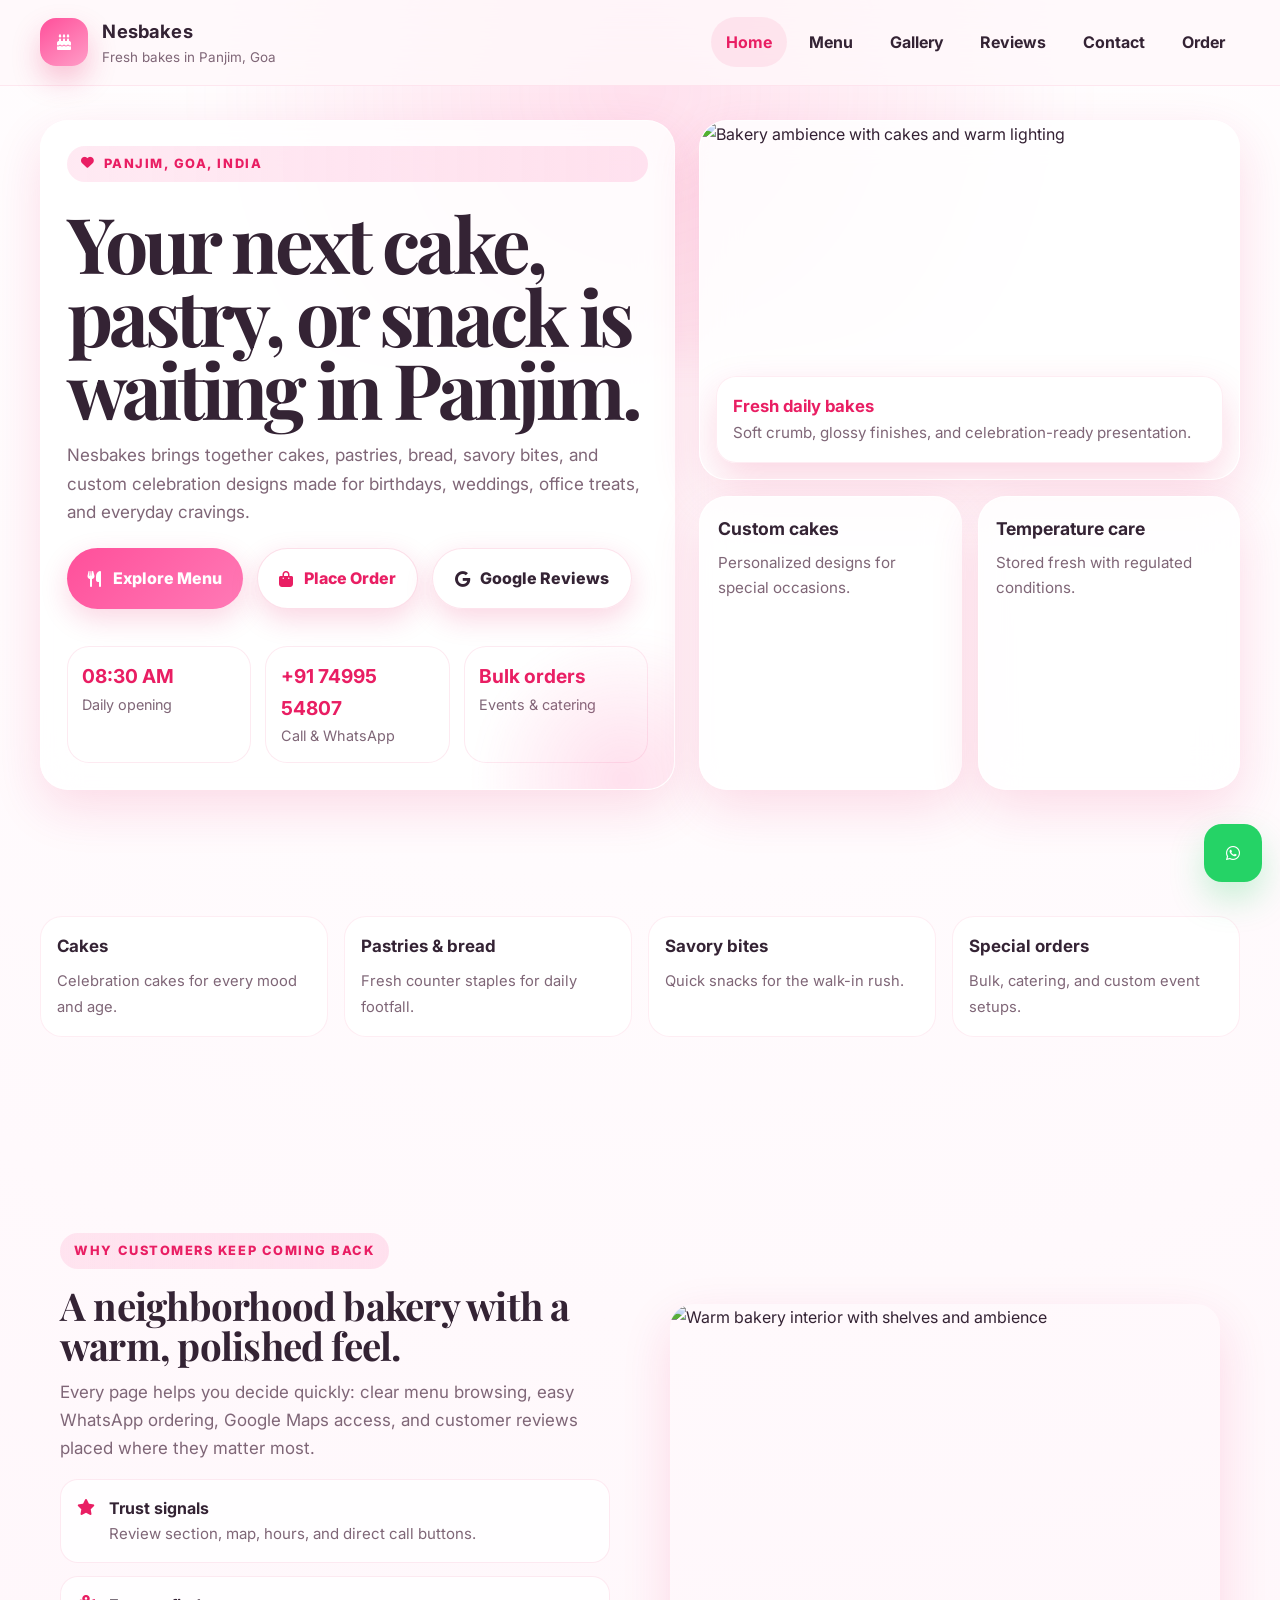
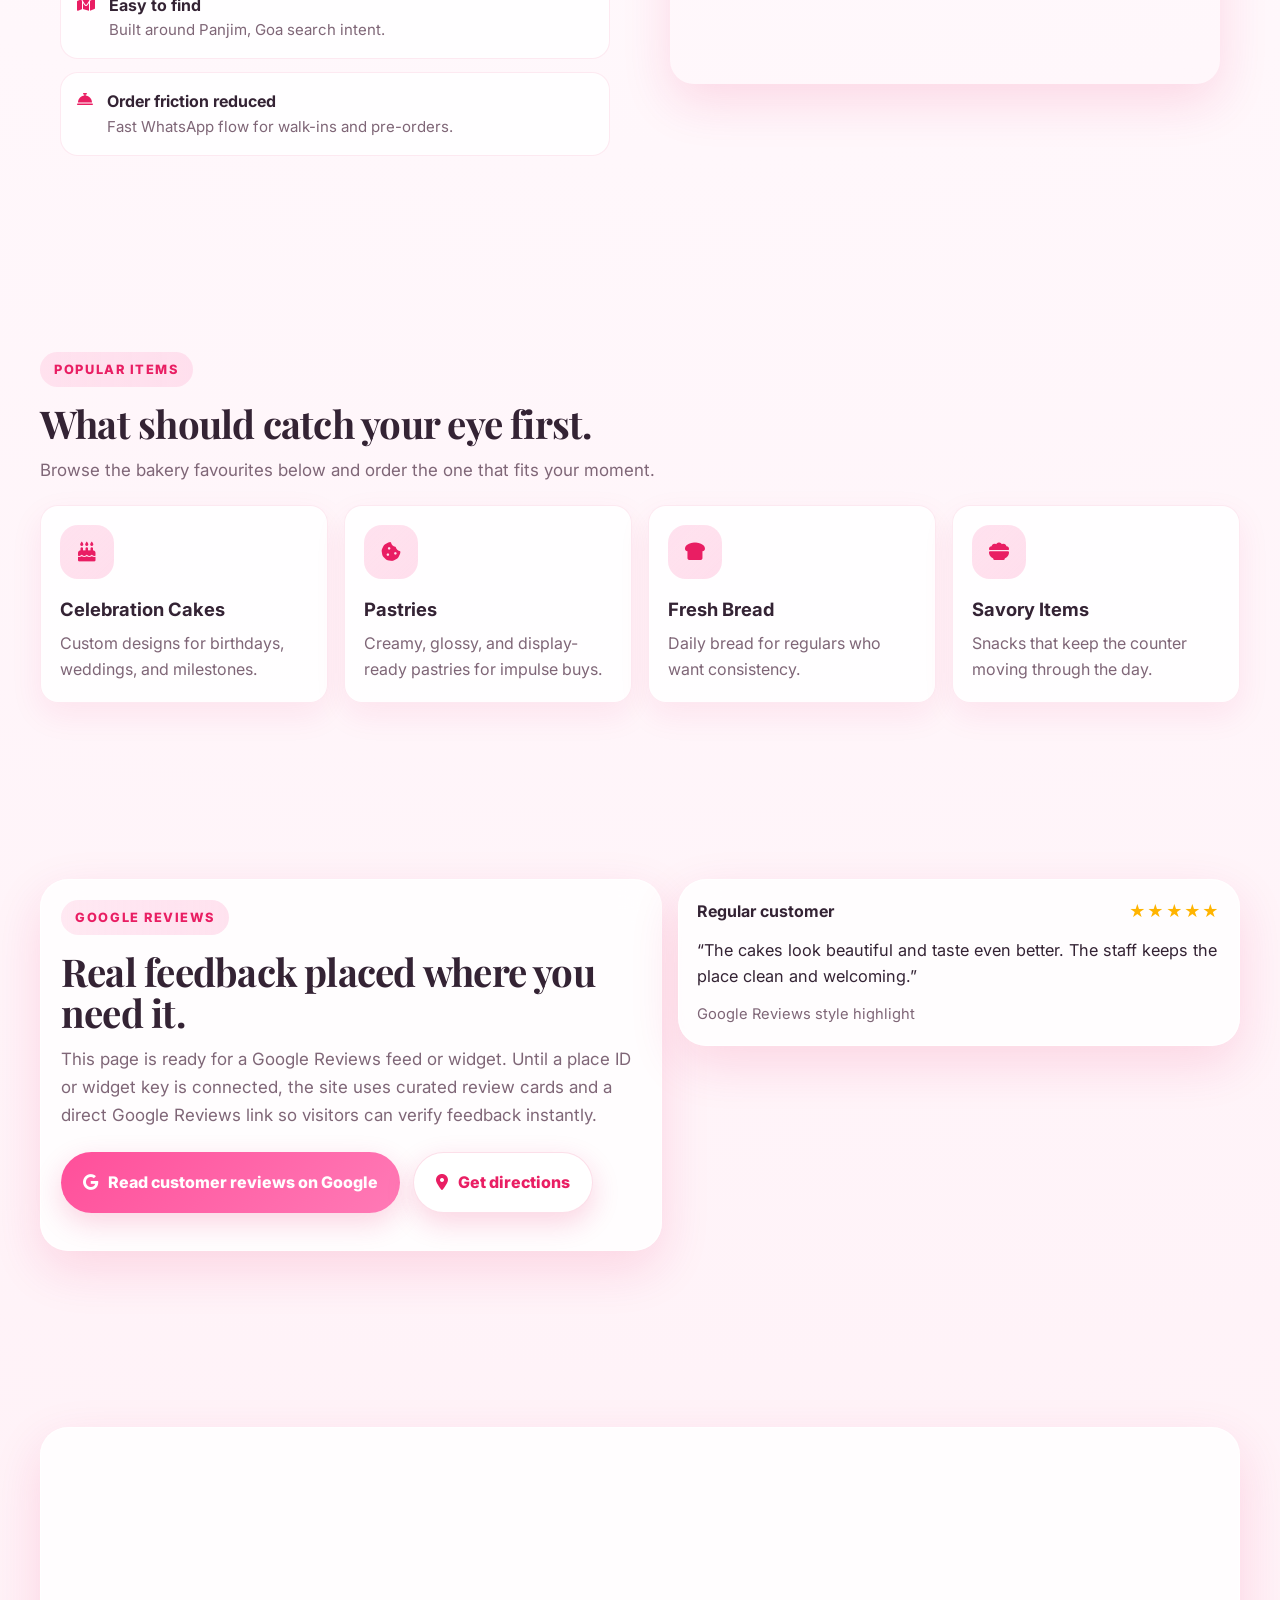
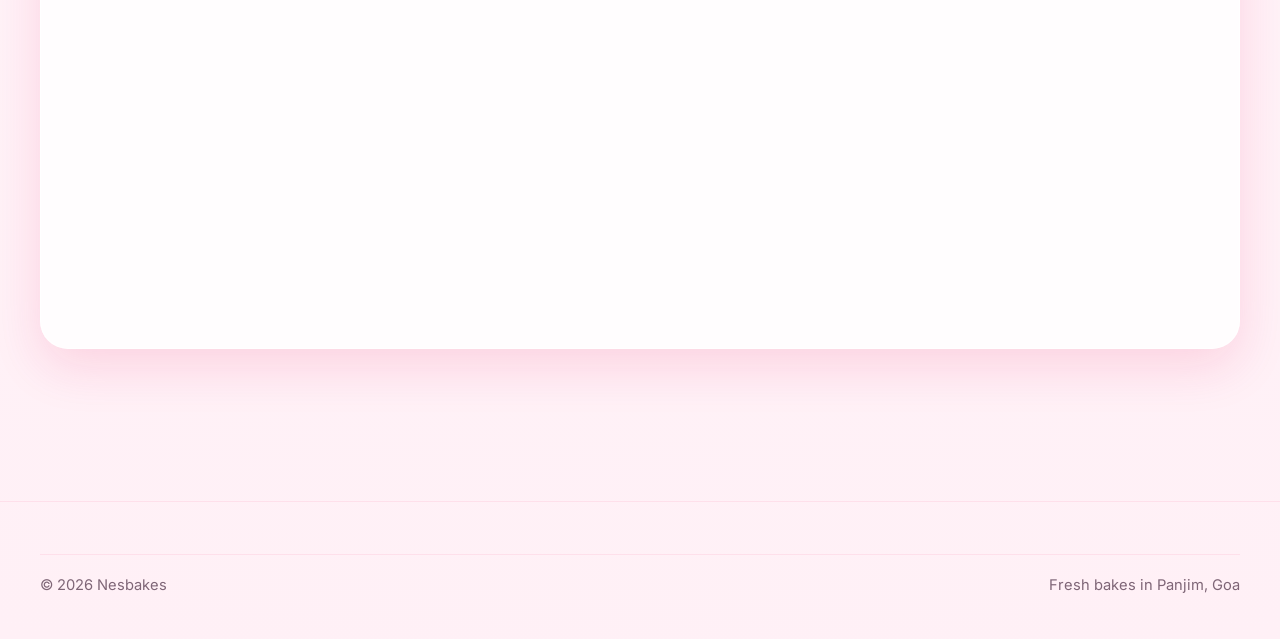
==== index.html @ 7342189b "Add files via upload" ====
<!DOCTYPE html>
<html lang="en">
<head>
  <meta charset="UTF-8">
  <meta name="viewport" content="width=device-width, initial-scale=1">
  <title>Nesbakes | Bakery in Panjim, Goa</title>
  <meta name="description" content="Nesbakes in Panjim, Goa, India serves cakes, pastries, bread, savory items and custom celebration designs. Visit for fresh bakes, bulk orders and special events.">
  <link rel="preconnect" href="https://fonts.googleapis.com">
  <link rel="preconnect" href="https://fonts.gstatic.com" crossorigin>
  <link href="https://fonts.googleapis.com/css2?family=Inter:wght@400;500;700;800;900&family=Playfair+Display:wght@600;700;800&display=swap" rel="stylesheet">
  <link rel="stylesheet" href="https://cdnjs.cloudflare.com/ajax/libs/font-awesome/6.5.0/css/all.min.css">
  <link rel="stylesheet" href="styles.css">

  <script type="application/ld+json">
  {
    "@context": "https://schema.org",
    "@type": "Bakery",
    "name": "Nesbakes",
    "address": {
      "@type": "PostalAddress",
      "addressLocality": "Panjim",
      "addressRegion": "Goa",
      "addressCountry": "IN"
    },
    "telephone": "+91 74995 54807",
    "servesCuisine": ["Bakery", "Desserts", "Pastries"],
    "openingHours": "Mo-Su 08:30-20:30"
  }
  </script>
</head>
<body>
<div class="bg-glow"></div>
<header class="header">
  <div class="container header-inner">
    <a class="brand" href="index.html">
      <div class="brand-mark"><i class="fa-solid fa-cake-candles"></i></div>
      <div class="brand-text"><strong>Nesbakes</strong><span>Fresh bakes in Panjim, Goa</span></div>
    </a>
    <button class="menu-toggle" aria-label="Open menu"><span></span></button>
    <nav class="nav" aria-label="Primary"><a class="active" href="index.html">Home</a><a class="" href="menu.html">Menu</a><a class="" href="gallery.html">Gallery</a><a class="" href="reviews.html">Reviews</a><a class="" href="contact.html">Contact</a><a class="" href="order.html">Order</a></nav>
  </div>
  <div class="mobile-panel container"><a class="active" href="index.html">Home</a><a class="" href="menu.html">Menu</a><a class="" href="gallery.html">Gallery</a><a class="" href="reviews.html">Reviews</a><a class="" href="contact.html">Contact</a><a class="" href="order.html">Order</a></div>
</header>

<main>
  <section class="hero">
    <div class="container hero-grid">
      <div class="hero-copy soft-card reveal">
        <span class="section-kicker"><i class="fa-solid fa-heart"></i> Panjim, Goa, India</span>
        <h1>Your next cake, pastry, or snack is waiting in Panjim.</h1>
        <p>Nesbakes brings together cakes, pastries, bread, savory bites, and custom celebration designs made for birthdays, weddings, office treats, and everyday cravings.</p>
        <div class="hero-cta">
          <a class="btn btn-primary" href="menu.html"><i class="fa-solid fa-utensils"></i> Explore Menu</a>
          <a class="btn btn-secondary" href="order.html"><i class="fa-solid fa-bag-shopping"></i> Place Order</a>
          <a class="btn btn-ghost" href="https://www.google.com/search?q=Nesbakes+Panjim+Goa+reviews" target="_blank" rel="noopener"><i class="fa-brands fa-google"></i> Google Reviews</a>
        </div>
        <div class="hero-highlights">
          <div class="hero-mini"><strong>08:30 AM</strong><span>Daily opening</span></div>
          <div class="hero-mini"><strong>+91 74995 54807</strong><span>Call & WhatsApp</span></div>
          <div class="hero-mini"><strong>Bulk orders</strong><span>Events & catering</span></div>
        </div>
      </div>
      <div class="hero-media">
        <div class="hero-photo soft-card reveal">
          <img src="https://images.unsplash.com/photo-1486427944299-d1955d23e34d?auto=format&fit=crop&w=1200&q=80" alt="Bakery ambience with cakes and warm lighting">
          <div class="hero-overlay"><strong>Fresh daily bakes</strong><p>Soft crumb, glossy finishes, and celebration-ready presentation.</p></div>
        </div>
        <div class="hero-side">
          <div class="soft-card reveal"><h3>Custom cakes</h3><p>Personalized designs for special occasions.</p></div>
          <div class="soft-card reveal"><h3>Temperature care</h3><p>Stored fresh with regulated conditions.</p></div>
        </div>
      </div>
    </div>
  </section>
  <section class="section">
    <div class="container">
      <div class="feature-strip reveal">
        <div class="feature"><strong>Cakes</strong><span>Celebration cakes for every mood and age.</span></div>
        <div class="feature"><strong>Pastries & bread</strong><span>Fresh counter staples for daily footfall.</span></div>
        <div class="feature"><strong>Savory bites</strong><span>Quick snacks for the walk-in rush.</span></div>
        <div class="feature"><strong>Special orders</strong><span>Bulk, catering, and custom event setups.</span></div>
      </div>
    </div>
  </section>
  <section class="section">
    <div class="container split">
      <div class="panel reveal">
        <span class="section-kicker">Why customers keep coming back</span>
        <h2 class="section-title">A neighborhood bakery with a warm, polished feel.</h2>
        <p class="section-lead">Every page helps you decide quickly: clear menu browsing, easy WhatsApp ordering, Google Maps access, and customer reviews placed where they matter most.</p>
        <div class="list">
          <div class="list-item"><i class="fa-solid fa-star"></i><div><strong>Trust signals</strong><span>Review section, map, hours, and direct call buttons.</span></div></div>
          <div class="list-item"><i class="fa-solid fa-map-location-dot"></i><div><strong>Easy to find</strong><span>Built around Panjim, Goa search intent.</span></div></div>
          <div class="list-item"><i class="fa-solid fa-bell-concierge"></i><div><strong>Order friction reduced</strong><span>Fast WhatsApp flow for walk-ins and pre-orders.</span></div></div>
        </div>
      </div>
      <div class="panel reveal">
        <img src="https://images.unsplash.com/photo-1499636136210-6f4ee915583e?auto=format&fit=crop&w=1200&q=80" alt="Warm bakery interior with shelves and ambience">
      </div>
    </div>
  </section>
  <section class="section">
    <div class="container">
      <div class="section-kicker">Popular items</div>
      <h2 class="section-title">What should catch your eye first.</h2>
      <p class="section-lead">Browse the bakery favourites below and order the one that fits your moment.</p>
      <div class="grid-4" style="margin-top:1.2rem">
        <article class="card reveal"><div class="icon-box"><i class="fa-solid fa-cake-candles"></i></div><h3>Celebration Cakes</h3><p>Custom designs for birthdays, weddings, and milestones.</p></article>
        <article class="card reveal"><div class="icon-box"><i class="fa-solid fa-cookie-bite"></i></div><h3>Pastries</h3><p>Creamy, glossy, and display-ready pastries for impulse buys.</p></article>
        <article class="card reveal"><div class="icon-box"><i class="fa-solid fa-bread-slice"></i></div><h3>Fresh Bread</h3><p>Daily bread for regulars who want consistency.</p></article>
        <article class="card reveal"><div class="icon-box"><i class="fa-solid fa-bowl-food"></i></div><h3>Savory Items</h3><p>Snacks that keep the counter moving through the day.</p></article>
      </div>
    </div>
  </section>
  <section class="section">
    <div class="container reviews-wrap">
      <div class="soft-card panel reveal">
        <span class="section-kicker">Google reviews</span>
        <h2 class="section-title">Real feedback placed where you need it.</h2>
        <p class="section-lead">This page is ready for a Google Reviews feed or widget. Until a place ID or widget key is connected, the site uses curated review cards and a direct Google Reviews link so visitors can verify feedback instantly.</p>
        <div class="hero-cta">
          <a class="btn btn-primary" href="https://www.google.com/search?q=Nesbakes+Panjim+Goa+reviews" target="_blank" rel="noopener"><i class="fa-brands fa-google"></i> Read customer reviews on Google</a>
          <a class="btn btn-secondary" href="contact.html"><i class="fa-solid fa-location-dot"></i> Get directions</a>
        </div>
      </div>
      <div class="review-slider">
        <article class="review soft-card reveal" data-slide><div class="review-head"><strong>Regular customer</strong><span class="stars">★★★★★</span></div><p class="quote">“The cakes look beautiful and taste even better. The staff keeps the place clean and welcoming.”</p><div class="review-meta">Google Reviews style highlight</div></article>
        <article class="review soft-card reveal" data-slide><div class="review-head"><strong>Birthday order</strong><span class="stars">★★★★★</span></div><p class="quote">“Custom design matched the reference perfectly, and the pickup was smooth.”</p><div class="review-meta">Google Reviews style highlight</div></article>
        <article class="review soft-card reveal" data-slide><div class="review-head"><strong>Walk-in visitor</strong><span class="stars">★★★★★</span></div><p class="quote">“Great ambience, fresh display, and a friendly spot for quick sweet cravings.”</p><div class="review-meta">Google Reviews style highlight</div></article>
      </div>
    </div>
  </section>
  <section class="section">
    <div class="container map-card soft-card reveal">
      <iframe loading="lazy" title="Google Map of Nesbakes" src="https://www.google.com/maps?q=Nesbakes%20Panjim%20Goa&output=embed"></iframe>
    </div>
  </section>
</main>

<footer class="footer">
  <div class="container subfooter">
    <span>© <span data-year></span> Nesbakes</span>
    <span>Fresh bakes in Panjim, Goa</span>
  </div>
</footer>
<a class="floating-whatsapp" href="https://wa.me/917499554807" target="_blank" rel="noopener" aria-label="WhatsApp"><i class="fa-brands fa-whatsapp"></i></a>
<script src="main.js"></script>
</body>
</html>
---- styles.css ----
:root {
  --pink-1: #ffd6e8;
  --pink-2: #ffb3d1;
  --pink-3: #ff7fb2;
  --pink-4: #ff4f9a;
  --rose: #e91e63;
  --bg: #fff8fb;
  --card: rgba(255,255,255,.82);
  --text: #342334;
  --muted: #7f6677;
  --line: rgba(233,30,99,.12);
  --shadow: 0 18px 50px rgba(233,30,99,.14);
  --radius: 28px;
  --radius-sm: 18px;
  --max: 1200px;
}
*{box-sizing:border-box;margin:0;padding:0}
html{scroll-behavior:smooth}
body{font-family:Inter,system-ui,-apple-system,BlinkMacSystemFont,'Segoe UI',sans-serif;background:radial-gradient(circle at top, #fff 0%, #fff7fb 45%, #fff0f6 100%);color:var(--text);line-height:1.65;overflow-x:hidden}
a{color:inherit;text-decoration:none}
img{max-width:100%;display:block}
button,input,textarea,select{font:inherit}
::selection{background:var(--pink-3);color:#fff}
.bg-glow{position:fixed;inset:-20vh -10vw auto; height:60vh; pointer-events:none; background:radial-gradient(circle, rgba(255,79,154,.18), transparent 55%); filter:blur(20px); z-index:-1}
.container{width:min(calc(100% - 2rem), var(--max));margin-inline:auto}
.section{padding:88px 0;position:relative}
.section-title{font-family:'Playfair Display', Georgia, serif;font-size:clamp(2rem, 3vw, 3.4rem);line-height:1.05;margin-bottom:14px;letter-spacing:-.02em}
.section-kicker{display:inline-flex;align-items:center;gap:.5rem;padding:.45rem .9rem;border-radius:999px;background:linear-gradient(90deg, rgba(255,79,154,.12), rgba(255,214,232,.7));color:var(--rose);font-weight:800;font-size:.8rem;letter-spacing:.12em;text-transform:uppercase;margin-bottom:16px}
.section-lead{max-width:700px;color:var(--muted);font-size:1.06rem}
.soft-card{background:var(--card);backdrop-filter:blur(18px);border:1px solid rgba(255,255,255,.75);box-shadow:var(--shadow);border-radius:var(--radius)}
.btn{display:inline-flex;align-items:center;justify-content:center;gap:.65rem;padding:1rem 1.35rem;border:0;border-radius:999px;font-weight:800;cursor:pointer;transition:.28s ease;box-shadow:0 10px 28px rgba(233,30,99,.18)}
.btn:hover{transform:translateY(-3px);box-shadow:0 16px 35px rgba(233,30,99,.24)}
.btn-primary{background:linear-gradient(135deg,var(--pink-4),#ff7ab6);color:#fff}
.btn-secondary{background:#fff;color:var(--rose);border:1px solid rgba(233,30,99,.14)}
.btn-ghost{background:rgba(255,255,255,.72);color:var(--text);border:1px solid rgba(233,30,99,.12)}
.header{position:sticky;top:0;z-index:1000;backdrop-filter:blur(20px);background:rgba(255,248,251,.82);border-bottom:1px solid rgba(233,30,99,.08)}
.header-inner{display:flex;align-items:center;justify-content:space-between;gap:1rem;padding:1rem 0}
.brand{display:flex;align-items:center;gap:.9rem;min-width:0}
.brand-mark{width:48px;height:48px;border-radius:16px;background:linear-gradient(145deg,var(--pink-4),#ff9dc7);display:grid;place-items:center;color:#fff;box-shadow:0 14px 28px rgba(233,30,99,.25);flex:0 0 auto}
.brand-text strong{display:block;font-size:1.15rem;letter-spacing:.01em}
.brand-text span{display:block;font-size:.84rem;color:var(--muted);white-space:nowrap;overflow:hidden;text-overflow:ellipsis}
.nav{display:flex;align-items:center;gap:.4rem;flex-wrap:wrap;justify-content:flex-end}
.nav a{padding:.75rem .95rem;border-radius:999px;color:var(--text);font-weight:700;transition:.25s ease}
.nav a:hover,.nav a.active{background:rgba(233,30,99,.08);color:var(--rose)}
.menu-toggle{display:none;background:rgba(255,255,255,.9);border:1px solid rgba(233,30,99,.08);width:48px;height:48px;border-radius:16px;align-items:center;justify-content:center;cursor:pointer}
.menu-toggle span{display:block;width:20px;height:2px;background:var(--rose);position:relative}
.menu-toggle span::before,.menu-toggle span::after{content:'';position:absolute;left:0;width:20px;height:2px;background:var(--rose)}
.menu-toggle span::before{top:-6px}
.menu-toggle span::after{top:6px}
.mobile-panel{display:none}
.hero{padding:34px 0 18px}
.hero-grid{display:grid;grid-template-columns:1.08fr .92fr;gap:1.5rem;align-items:stretch}
.hero-copy{padding:clamp(1.2rem,2vw,2.2rem);display:flex;flex-direction:column;justify-content:center;min-height:540px;overflow:hidden;position:relative}
.hero-copy::after{content:'';position:absolute;inset:auto -120px -160px auto;width:340px;height:340px;background:radial-gradient(circle, rgba(255,79,154,.18), transparent 62%);filter:blur(8px);transform:rotate(14deg)}
.hero h1{font-family:'Playfair Display', Georgia, serif;font-size:clamp(2.6rem, 6vw, 5.5rem);line-height:.95;letter-spacing:-.05em;max-width:12ch;margin:.55rem 0 1rem}
.hero p{max-width:62ch;color:var(--muted);font-size:1.07rem}
.hero-cta{display:flex;flex-wrap:wrap;gap:.85rem;margin:1.4rem 0 1.1rem}
.hero-highlights{display:grid;grid-template-columns:repeat(3,1fr);gap:.9rem;margin-top:1.2rem}
.hero-mini{padding:.9rem;border-radius:22px;background:rgba(255,255,255,.86);border:1px solid rgba(233,30,99,.09)}
.hero-mini strong{display:block;font-size:1.2rem;color:var(--rose)}
.hero-mini span{display:block;color:var(--muted);font-size:.9rem}
.hero-media{display:grid;grid-template-rows:1.1fr .9fr;gap:1rem}
.hero-photo{position:relative;overflow:hidden;min-height:300px}
.hero-photo img{width:100%;height:100%;object-fit:cover;filter:saturate(1.08) contrast(1.02)}
.hero-overlay{position:absolute;inset:auto 1rem 1rem 1rem;background:rgba(255,255,255,.9);border:1px solid rgba(233,30,99,.08);border-radius:20px;padding:1rem;box-shadow:0 16px 38px rgba(233,30,99,.18)}
.hero-overlay strong{display:block;font-size:1.05rem;color:var(--rose)}
.hero-overlay p{font-size:.95rem;margin:0;color:var(--muted)}
.hero-side{display:grid;grid-template-columns:1fr 1fr;gap:1rem}
.hero-side .soft-card{padding:1.1rem}
.hero-side h3{font-size:1.1rem;margin-bottom:.4rem}
.hero-side p{margin:0;font-size:.95rem}
.grid-3{display:grid;grid-template-columns:repeat(3,1fr);gap:1rem}
.grid-4{display:grid;grid-template-columns:repeat(4,1fr);gap:1rem}
.card{padding:1.2rem;border-radius:var(--radius-sm);background:rgba(255,255,255,.86);border:1px solid rgba(233,30,99,.09);box-shadow:0 12px 32px rgba(233,30,99,.08)}
.card h3{font-size:1.15rem;margin-bottom:.35rem}
.card p{color:var(--muted)}
.icon-box{width:54px;height:54px;border-radius:18px;display:grid;place-items:center;background:linear-gradient(135deg, rgba(255,79,154,.16), rgba(255,214,232,.8));color:var(--rose);margin-bottom:.95rem;font-size:1.25rem}
.feature-strip{display:grid;grid-template-columns:repeat(4,1fr);gap:1rem;margin-top:1.25rem}
.feature{padding:1rem 1rem 1.05rem;border-radius:22px;background:rgba(255,255,255,.9);border:1px solid rgba(233,30,99,.08)}
.feature strong{display:block;font-size:1.06rem;margin-bottom:.35rem}
.feature span{color:var(--muted);font-size:.92rem}
.split{display:grid;grid-template-columns:1fr 1fr;gap:1.25rem;align-items:center}
.panel{padding:1.25rem}
.panel img{border-radius:24px;box-shadow:var(--shadow);width:100%;height:100%;object-fit:cover;min-height:380px}
.list{display:grid;gap:.8rem;margin-top:1rem}
.list-item{display:flex;align-items:flex-start;gap:.85rem;padding:.95rem 1rem;background:rgba(255,255,255,.84);border-radius:18px;border:1px solid rgba(233,30,99,.09)}
.list-item i{color:var(--rose);margin-top:.2rem}
.list-item strong{display:block}
.list-item span{display:block;color:var(--muted);font-size:.94rem}
.tabs{display:flex;gap:.75rem;flex-wrap:wrap;margin:1.2rem 0 1.4rem}
.tab-btn{padding:.82rem 1.05rem;border-radius:999px;border:1px solid rgba(233,30,99,.12);background:rgba(255,255,255,.82);cursor:pointer;font-weight:800;color:var(--text);transition:.25s ease}
.tab-btn.active,.tab-btn:hover{background:linear-gradient(135deg,var(--pink-4),#ff7ab6);color:#fff;border-color:transparent}
.menu-grid{display:grid;grid-template-columns:repeat(3,1fr);gap:1rem}
.menu-card{overflow:hidden;display:flex;flex-direction:column}
.menu-card img{width:100%;height:210px;object-fit:cover;border-radius:22px 22px 0 0}
.menu-card .body{padding:1.05rem}
.price-row{display:flex;align-items:center;justify-content:space-between;margin-top:.9rem;padding-top:.9rem;border-top:1px solid rgba(233,30,99,.1)}
.price{font-weight:900;color:var(--rose);font-size:1.05rem}
.tag{display:inline-flex;align-items:center;padding:.32rem .65rem;border-radius:999px;background:rgba(233,30,99,.08);color:var(--rose);font-size:.8rem;font-weight:800}
.gallery{display:grid;grid-template-columns:repeat(12,1fr);gap:1rem}
.gallery figure{position:relative;overflow:hidden;border-radius:26px;min-height:220px;background:#fff;cursor:pointer;box-shadow:0 14px 36px rgba(233,30,99,.12)}
.gallery img{width:100%;height:100%;object-fit:cover;transition:.5s ease}
.gallery figure:hover img{transform:scale(1.05)}
.gallery figcaption{position:absolute;inset:auto 0 0 0;padding:1rem 1rem 1.05rem;background:linear-gradient(to top, rgba(19,8,15,.78), rgba(19,8,15,0));color:#fff;font-weight:800}
.g1{grid-column:span 5} .g2{grid-column:span 4} .g3{grid-column:span 3} .g4{grid-column:span 6} .g5{grid-column:span 6}
.reviews-wrap{display:grid;grid-template-columns:1.05fr .95fr;gap:1rem;align-items:start}
.review{padding:1.15rem;display:grid;gap:.75rem}
.review-head{display:flex;align-items:center;justify-content:space-between;gap:1rem}
.stars{color:#ffb400;letter-spacing:.08em}
.quote{font-size:1.02rem;color:var(--text)}
.review-meta{color:var(--muted);font-size:.92rem}
.review-slider{display:grid;gap:1rem}
.map-card{overflow:hidden}
.map-card iframe{width:100%;height:520px;border:0;display:block}
.contact-grid{display:grid;grid-template-columns:.9fr 1.1fr;gap:1rem;align-items:start}
.info-stack{display:grid;gap:1rem}
.info-box{padding:1.1rem;border-radius:24px;background:rgba(255,255,255,.9);border:1px solid rgba(233,30,99,.09)}
.info-line{display:flex;gap:.8rem;align-items:flex-start;margin-top:.85rem}
.info-line i{color:var(--rose);margin-top:.2rem}
.info-line strong{display:block}
.form{padding:1.15rem}
.field-grid{display:grid;grid-template-columns:1fr 1fr;gap:1rem}
.field{display:grid;gap:.45rem}
.field label{font-weight:800;color:var(--text)}
.field input,.field textarea,.field select{width:100%;padding:.95rem 1rem;border-radius:16px;background:#fff;border:1px solid rgba(233,30,99,.12);outline:none;transition:.25s ease;box-shadow:inset 0 1px 0 rgba(255,255,255,.75)}
.field input:focus,.field textarea:focus,.field select:focus{border-color:rgba(233,30,99,.4);box-shadow:0 0 0 4px rgba(233,30,99,.08)}
.field textarea{min-height:150px;resize:vertical}
.form-actions{display:flex;gap:.8rem;flex-wrap:wrap;margin-top:1rem}
.small-note{color:var(--muted);font-size:.94rem;margin-top:.8rem}
.accordion{display:grid;gap:.85rem}
.acc-item{overflow:hidden;border-radius:22px;background:rgba(255,255,255,.88);border:1px solid rgba(233,30,99,.08)}
.acc-btn{width:100%;text-align:left;padding:1rem 1.1rem;border:0;background:transparent;font-weight:900;display:flex;align-items:center;justify-content:space-between;gap:1rem;cursor:pointer}
.acc-btn span{display:block} .acc-btn small{display:block;color:var(--muted);font-weight:600;margin-top:.2rem}
.acc-panel{max-height:0;overflow:hidden;transition:max-height .32s ease,padding .32s ease;padding:0 1.1rem}
.acc-item.open .acc-panel{padding:0 1.1rem 1rem;max-height:200px}
.acc-item.open .acc-btn i{transform:rotate(180deg)}
.acc-btn i{transition:.25s ease;color:var(--rose)}
.footer{padding:28px 0 42px;border-top:1px solid rgba(233,30,99,.08);margin-top:64px}
.footer-grid{display:grid;grid-template-columns:1.25fr .75fr .9fr .9fr;gap:1rem}
.footer h3{font-size:1.1rem;margin-bottom:.8rem}
.footer a,.footer p{color:var(--muted)}
.footer-links{display:grid;gap:.45rem}
.socials{display:flex;gap:.6rem;flex-wrap:wrap;margin-top:.8rem}
.socials a{width:42px;height:42px;border-radius:14px;display:grid;place-items:center;background:#fff;border:1px solid rgba(233,30,99,.09);box-shadow:0 10px 22px rgba(233,30,99,.08);color:var(--rose)}
.subfooter{margin-top:24px;padding-top:18px;border-top:1px solid rgba(233,30,99,.08);display:flex;justify-content:space-between;gap:1rem;flex-wrap:wrap;color:var(--muted);font-size:.92rem}
.reveal{opacity:0;transform:translateY(18px);transition:.7s ease}
.reveal.in-view{opacity:1;transform:none}
.floating-whatsapp{position:fixed;right:18px;bottom:18px;z-index:1200;width:58px;height:58px;border-radius:18px;display:grid;place-items:center;background:#25d366;color:#fff;box-shadow:0 16px 34px rgba(37,211,102,.26)}
.lightbox{position:fixed;inset:0;background:rgba(14,6,10,.88);display:none;align-items:center;justify-content:center;padding:1rem;z-index:1500}
.lightbox.active{display:flex}
.lightbox img{max-width:min(1100px,95vw);max-height:85vh;border-radius:22px;box-shadow:0 22px 60px rgba(0,0,0,.4)}
.lightbox button{position:absolute;top:18px;right:18px;width:46px;height:46px;border:0;border-radius:14px;background:#fff;cursor:pointer;font-size:1.2rem;color:var(--rose)}
@media (max-width: 1100px){
  .hero-grid,.split,.reviews-wrap,.contact-grid,.footer-grid{grid-template-columns:1fr}
  .hero-copy{min-height:auto}
  .hero-media{grid-template-columns:1fr 1fr;grid-template-rows:auto}
  .gallery{grid-template-columns:repeat(6,1fr)}
  .g1,.g2,.g3,.g4,.g5{grid-column:span 6}
  .menu-grid,.grid-3,.grid-4,.feature-strip{grid-template-columns:repeat(2,1fr)}
}
@media (max-width: 760px){
  .nav{display:none}
  .menu-toggle{display:inline-grid}
  .mobile-panel{display:none;position:absolute;left:1rem;right:1rem;top:78px;padding:1rem;border-radius:24px;background:rgba(255,255,255,.96);box-shadow:var(--shadow);border:1px solid rgba(233,30,99,.08)}
  .mobile-panel.open{display:block}
  .mobile-panel a{display:block;padding:.85rem 1rem;border-radius:16px;font-weight:800}
  .mobile-panel a:hover,.mobile-panel a.active{background:rgba(233,30,99,.08);color:var(--rose)}
  .hero-media,.hero-highlights,.field-grid,.menu-grid,.grid-3,.grid-4,.feature-strip{grid-template-columns:1fr}
  .section{padding:70px 0}
  .hero{padding-top:18px}
  .hero-copy{padding:1rem}
  .hero h1{font-size:clamp(2.2rem, 13vw, 4rem)}
  .map-card iframe{height:380px}
}
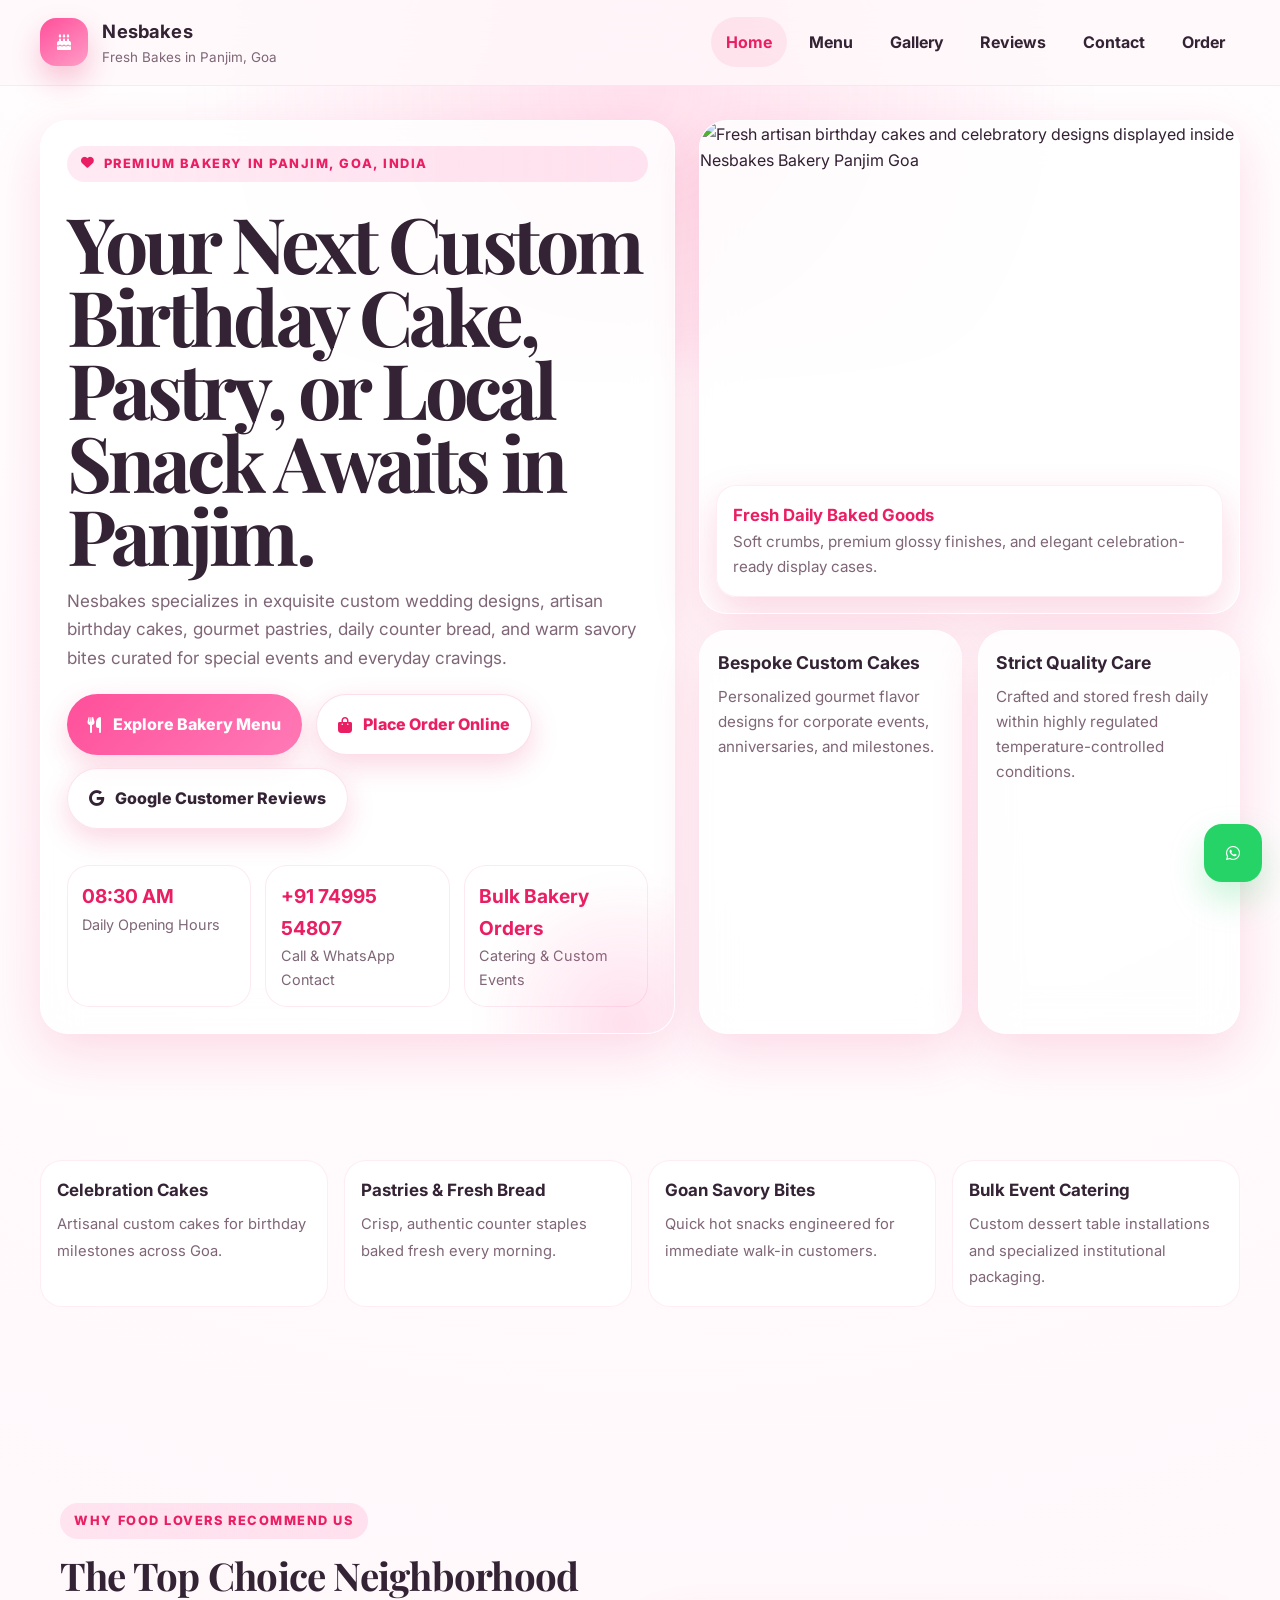
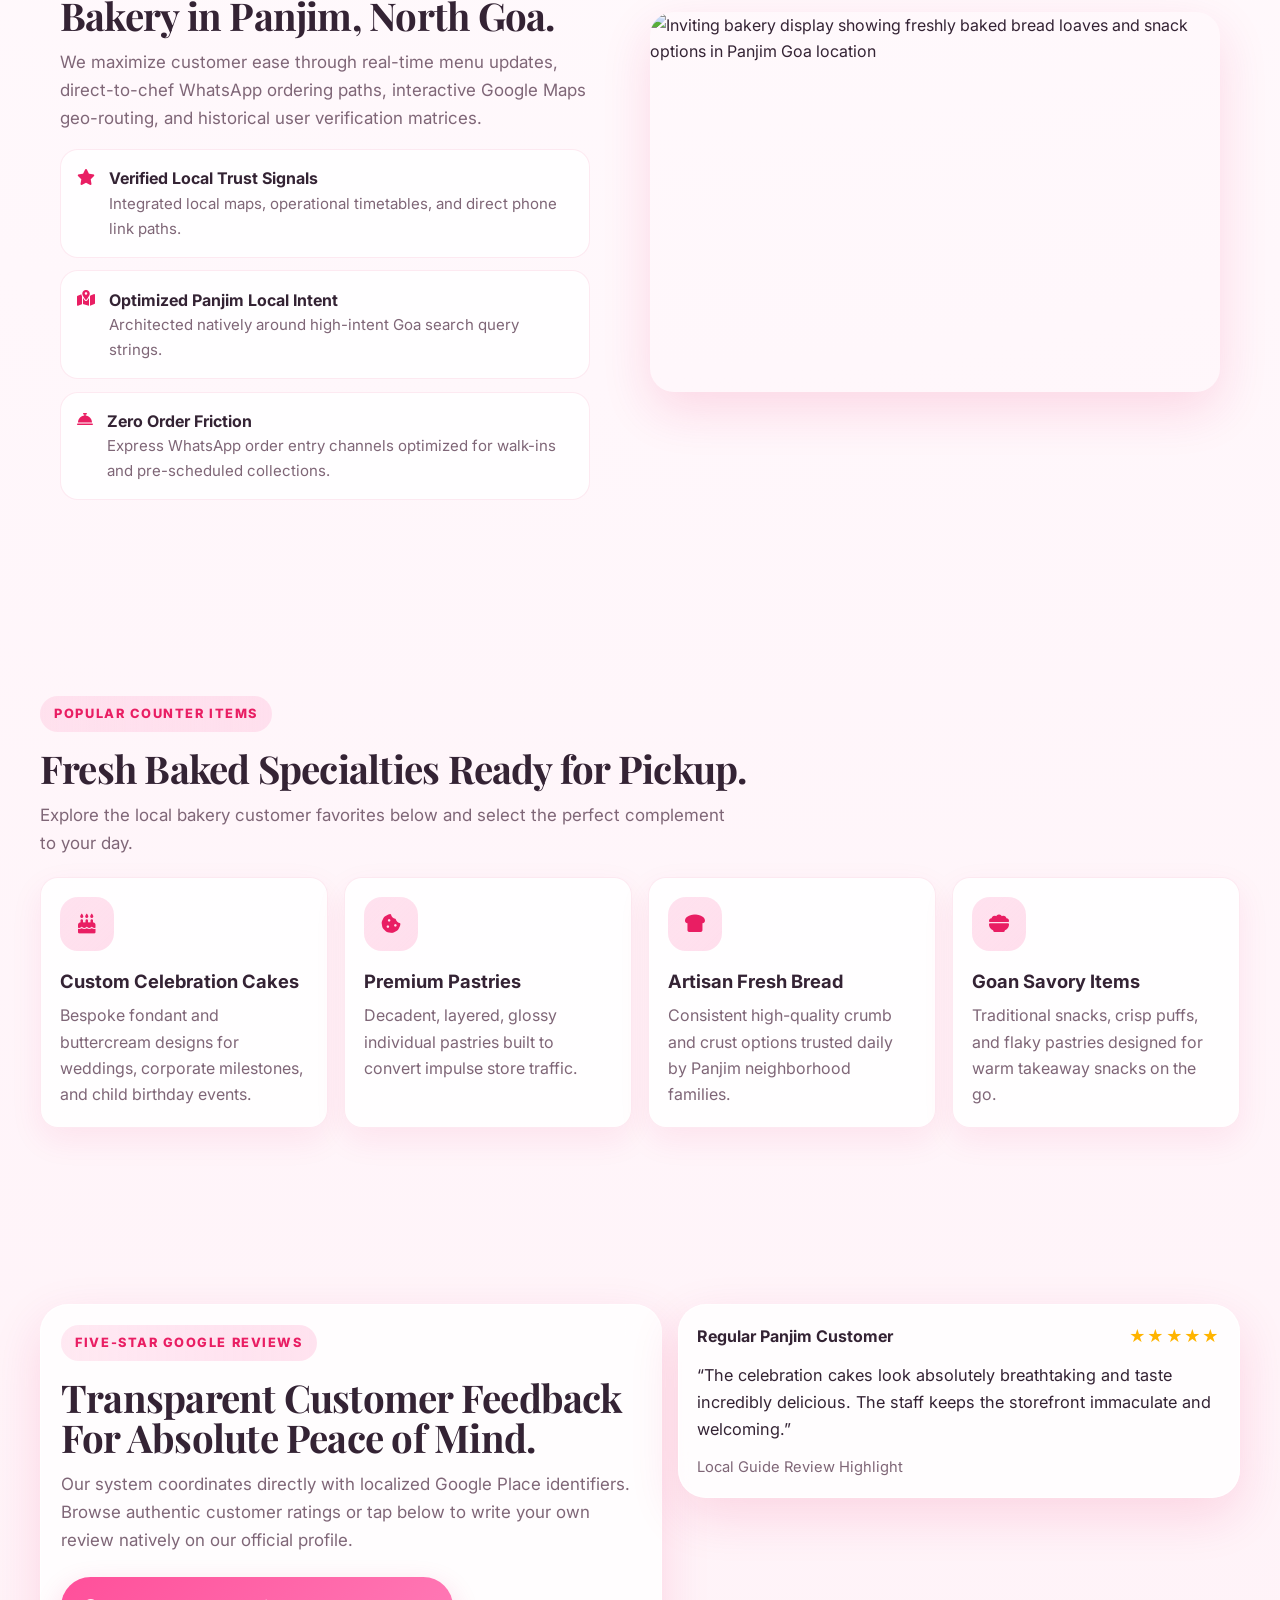
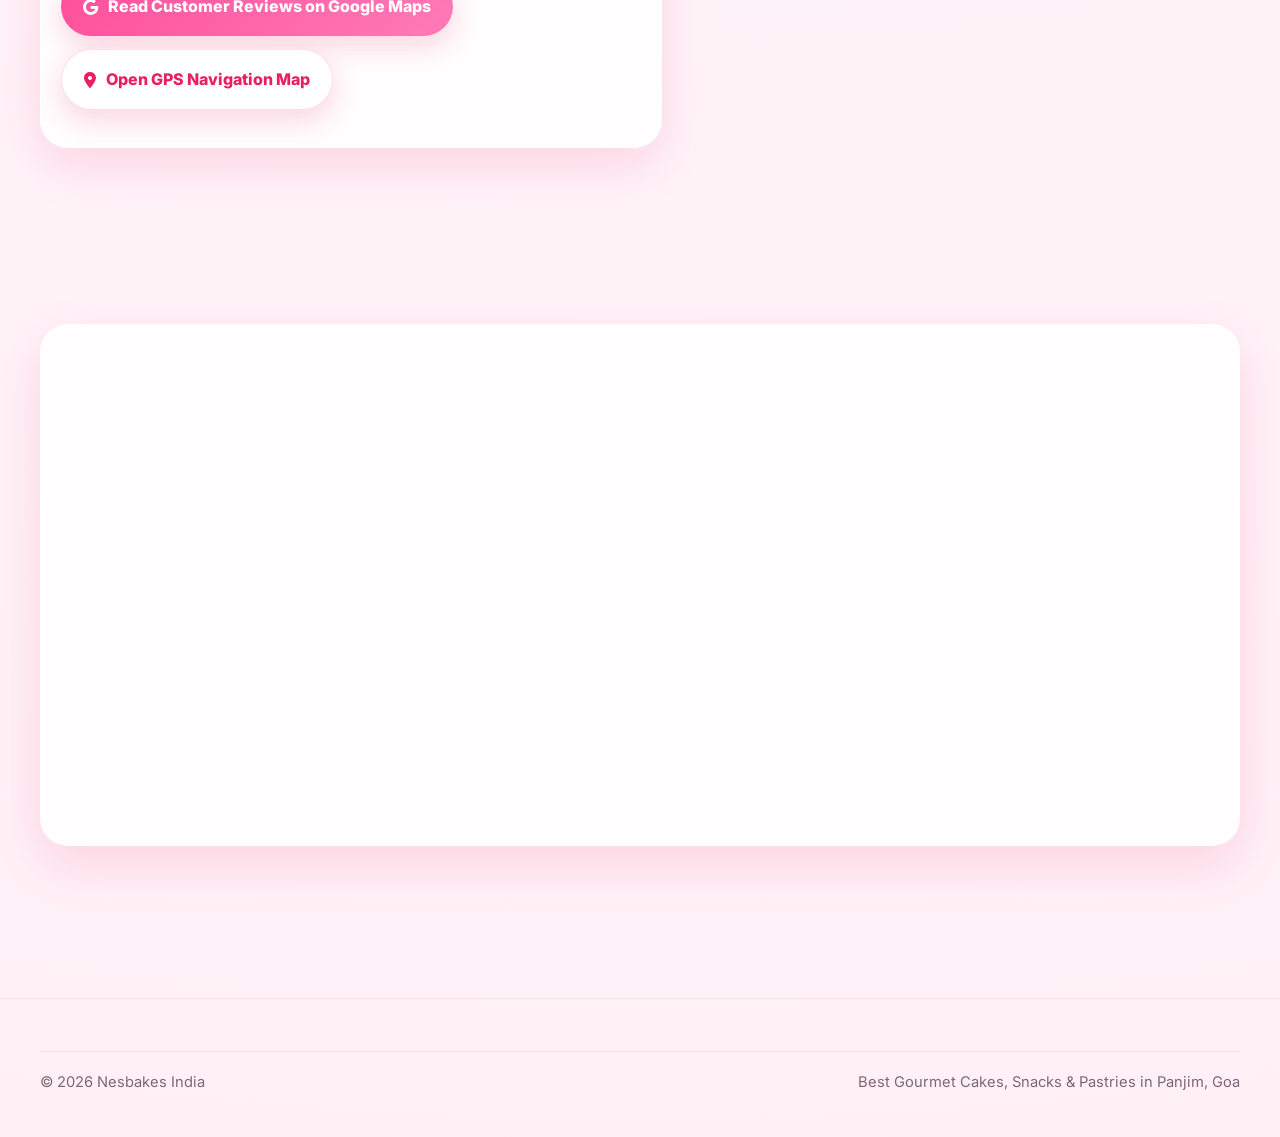
==== commit daf106c9: "Update index.html" ====
--- a/index.html
+++ b/index.html
@@ -2,148 +2,230 @@
 <html lang="en">
 <head>
   <meta charset="UTF-8">
-  <meta name="viewport" content="width=device-width, initial-scale=1">
-  <title>Nesbakes | Bakery in Panjim, Goa</title>
-  <meta name="description" content="Nesbakes in Panjim, Goa, India serves cakes, pastries, bread, savory items and custom celebration designs. Visit for fresh bakes, bulk orders and special events.">
+  <meta name="viewport" content="width=device-width, initial-scale=1.0">
+  
+  <!-- ================= PRIMARY SEO METADATA ================= -->
+  <title>Nesbakes | Best Bakery & Custom Cake Shop in Panjim, Goa</title>
+  <meta name="description" content="Discover Nesbakes in Panjim, Goa. We craft fresh custom birthday cakes, premium wedding cakes, artisanal pastries, fresh bread, and delicious savory snacks daily. Order online today!">
+  <meta name="keywords" content="Nesbakes Panjim, bakery in Goa, custom cakes Panjim, cake shop Goa, birthday cakes Panjim, wedding cakes Goa, fresh pastries, savory snacks Goa">
+  <meta name="robots" content="index, follow">
+  <link rel="canonical" href="https://www.nesbakes.com/">
+
+  <!-- ================= OPEN GRAPH / FACEBOOK METADATA ================= -->
+  <meta property="og:type" content="business.business">
+  <meta property="og:title" content="Nesbakes | Best Bakery & Custom Cake Shop in Panjim, Goa">
+  <meta property="og:description" content="Indulge in Goa's finest custom celebration cakes, fresh daily pastries, and local savory favorites. Drop by our Panjim store or order via WhatsApp!">
+  <meta property="og:image" content="https://images.unsplash.com/photo-1486427944299-d1955d23e34d?auto=format&fit=crop&w=1200&q=80">
+  <meta property="og:url" content="https://www.nesbakes.com/">
+  <meta property="og:site_name" content="Nesbakes Goa">
+  <meta property="business:contact_data:street_address" content="Panjim">
+  <meta property="business:contact_data:locality" content="Panjim">
+  <meta property="business:contact_data:region" content="Goa">
+  <meta property="business:contact_data:country_name" content="India">
+
+  <!-- ================= TWITTER CARD METADATA ================= -->
+  <meta name="twitter:card" content="summary_large_image">
+  <meta name="twitter:title" content="Nesbakes | Best Bakery & Custom Cake Shop in Panjim, Goa">
+  <meta name="twitter:description" content="Fresh custom celebration cakes, birthday designs, and savory Goan treats made daily in Panjim.">
+  <meta name="twitter:image" content="https://images.unsplash.com/photo-1486427944299-d1955d23e34d?auto=format&fit=crop&w=1200&q=80">
+
+  <!-- Performance Dependencies -->
   <link rel="preconnect" href="https://fonts.googleapis.com">
   <link rel="preconnect" href="https://fonts.gstatic.com" crossorigin>
   <link href="https://fonts.googleapis.com/css2?family=Inter:wght@400;500;700;800;900&family=Playfair+Display:wght@600;700;800&display=swap" rel="stylesheet">
   <link rel="stylesheet" href="https://cdnjs.cloudflare.com/ajax/libs/font-awesome/6.5.0/css/all.min.css">
   <link rel="stylesheet" href="styles.css">
 
+  <!-- ================= ROBUST RICH SNIPPETS SCHEMA MARKUP ================= -->
   <script type="application/ld+json">
   {
     "@context": "https://schema.org",
     "@type": "Bakery",
+    "@id": "https://www.nesbakes.com/#bakery",
     "name": "Nesbakes",
+    "description": "Premium bakery and custom cake studio in Panjim, Goa serving bespoke birthday cakes, pastries, bread, and savory local delicacies.",
+    "url": "https://www.nesbakes.com/",
+    "logo": "https://images.unsplash.com/photo-1486427944299-d1955d23e34d?auto=format&fit=crop&w=200&q=80",
+    "image": "https://images.unsplash.com/photo-1486427944299-d1955d23e34d?auto=format&fit=crop&w=1200&q=80",
+    "telephone": "+91-7499554807",
+    "priceRange": "$$",
+    "servesCuisine": ["Bakery", "Desserts", "Pastries", "Goan Savories"],
+    "areaServed": {
+      "@type": "AdministrativeArea",
+      "name": "Panjim, Goa"
+    },
+    "geo": {
+      "@type": "GeoCoordinates",
+      "latitude": "15.4909",
+      "longitude": "73.8278"
+    },
     "address": {
       "@type": "PostalAddress",
+      "streetAddress": "Panjim Centre",
       "addressLocality": "Panjim",
       "addressRegion": "Goa",
+      "postalCode": "403001",
       "addressCountry": "IN"
     },
-    "telephone": "+91 74995 54807",
-    "servesCuisine": ["Bakery", "Desserts", "Pastries"],
-    "openingHours": "Mo-Su 08:30-20:30"
+    "openingHoursSpecification": [
+      {
+        "@type": "OpeningHoursSpecification",
+        "dayOfWeek": ["Monday", "Tuesday", "Wednesday", "Thursday", "Friday", "Saturday", "Sunday"],
+        "opens": "08:30",
+        "closes": "20:30"
+      }
+    ],
+    "sameAs": [
+      "https://www.facebook.com/nesbakes",
+      "https://www.instagram.com/nesbakes"
+    ]
   }
   </script>
 </head>
 <body>
 <div class="bg-glow"></div>
+
 <header class="header">
   <div class="container header-inner">
     <a class="brand" href="index.html">
-      <div class="brand-mark"><i class="fa-solid fa-cake-candles"></i></div>
-      <div class="brand-text"><strong>Nesbakes</strong><span>Fresh bakes in Panjim, Goa</span></div>
+      <div class="brand-mark" aria-hidden="true"><i class="fa-solid fa-cake-candles"></i></div>
+      <div class="brand-text"><strong>Nesbakes</strong><span>Fresh Bakes in Panjim, Goa</span></div>
     </a>
-    <button class="menu-toggle" aria-label="Open menu"><span></span></button>
-    <nav class="nav" aria-label="Primary"><a class="active" href="index.html">Home</a><a class="" href="menu.html">Menu</a><a class="" href="gallery.html">Gallery</a><a class="" href="reviews.html">Reviews</a><a class="" href="contact.html">Contact</a><a class="" href="order.html">Order</a></nav>
+    <button class="menu-toggle" aria-label="Open primary navigation menu" aria-expanded="false"><span></span></button>
+    <nav class="nav" aria-label="Primary Navigation Matrix"><a class="active" href="index.html">Home</a><a class="" href="menu.html">Menu</a><a class="" href="gallery.html">Gallery</a><a class="" href="reviews.html">Reviews</a><a class="" href="contact.html">Contact</a><a class="" href="order.html">Order</a></nav>
   </div>
   <div class="mobile-panel container"><a class="active" href="index.html">Home</a><a class="" href="menu.html">Menu</a><a class="" href="gallery.html">Gallery</a><a class="" href="reviews.html">Reviews</a><a class="" href="contact.html">Contact</a><a class="" href="order.html">Order</a></div>
 </header>
 
 <main>
-  <section class="hero">
+  <!-- HERO SECTION WITH REGIONAL LOCAL KEYWORDS -->
+  <section class="hero" aria-label="Introduction to Nesbakes Goa">
     <div class="container hero-grid">
       <div class="hero-copy soft-card reveal">
-        <span class="section-kicker"><i class="fa-solid fa-heart"></i> Panjim, Goa, India</span>
-        <h1>Your next cake, pastry, or snack is waiting in Panjim.</h1>
-        <p>Nesbakes brings together cakes, pastries, bread, savory bites, and custom celebration designs made for birthdays, weddings, office treats, and everyday cravings.</p>
+        <span class="section-kicker"><i class="fa-solid fa-heart" aria-hidden="true"></i> Premium Bakery in Panjim, Goa, India</span>
+        <h1>Your Next Custom Birthday Cake, Pastry, or Local Snack Awaits in Panjim.</h1>
+        <p>Nesbakes specializes in exquisite custom wedding designs, artisan birthday cakes, gourmet pastries, daily counter bread, and warm savory bites curated for special events and everyday cravings.</p>
         <div class="hero-cta">
-          <a class="btn btn-primary" href="menu.html"><i class="fa-solid fa-utensils"></i> Explore Menu</a>
-          <a class="btn btn-secondary" href="order.html"><i class="fa-solid fa-bag-shopping"></i> Place Order</a>
-          <a class="btn btn-ghost" href="https://www.google.com/search?q=Nesbakes+Panjim+Goa+reviews" target="_blank" rel="noopener"><i class="fa-brands fa-google"></i> Google Reviews</a>
+          <a class="btn btn-primary" href="menu.html"><i class="fa-solid fa-utensils" aria-hidden="true"></i> Explore Bakery Menu</a>
+          <a class="btn btn-secondary" href="order.html"><i class="fa-solid fa-bag-shopping" aria-hidden="true"></i> Place Order Online</a>
+          <a class="btn btn-ghost" href="https://www.google.com/search?q=Nesbakes+Panjim+Goa+reviews" target="_blank" rel="noopener noreferrer"><i class="fa-brands fa-google" aria-hidden="true"></i> Google Customer Reviews</a>
         </div>
         <div class="hero-highlights">
-          <div class="hero-mini"><strong>08:30 AM</strong><span>Daily opening</span></div>
-          <div class="hero-mini"><strong>+91 74995 54807</strong><span>Call & WhatsApp</span></div>
-          <div class="hero-mini"><strong>Bulk orders</strong><span>Events & catering</span></div>
+          <div class="hero-mini"><strong>08:30 AM</strong><span>Daily Opening Hours</span></div>
+          <div class="hero-mini"><strong>+91 74995 54807</strong><span>Call & WhatsApp Contact</span></div>
+          <div class="hero-mini"><strong>Bulk Bakery Orders</strong><span>Catering & Custom Events</span></div>
         </div>
       </div>
       <div class="hero-media">
         <div class="hero-photo soft-card reveal">
-          <img src="https://images.unsplash.com/photo-1486427944299-d1955d23e34d?auto=format&fit=crop&w=1200&q=80" alt="Bakery ambience with cakes and warm lighting">
-          <div class="hero-overlay"><strong>Fresh daily bakes</strong><p>Soft crumb, glossy finishes, and celebration-ready presentation.</p></div>
+          <!-- Width & height attributes explicitly typed out to secure zero CLS shift -->
+          <img src="https://images.unsplash.com/photo-1486427944299-d1955d23e34d?auto=format&fit=crop&w=1200&q=80" alt="Fresh artisan birthday cakes and celebratory designs displayed inside Nesbakes Bakery Panjim Goa" width="600" height="400">
+          <div class="hero-overlay"><strong>Fresh Daily Baked Goods</strong><p>Soft crumbs, premium glossy finishes, and elegant celebration-ready display cases.</p></div>
         </div>
         <div class="hero-side">
-          <div class="soft-card reveal"><h3>Custom cakes</h3><p>Personalized designs for special occasions.</p></div>
-          <div class="soft-card reveal"><h3>Temperature care</h3><p>Stored fresh with regulated conditions.</p></div>
-        </div>
-      </div>
-    </div>
-  </section>
-  <section class="section">
+          <div class="soft-card reveal"><h3>Bespoke Custom Cakes</h3><p>Personalized gourmet flavor designs for corporate events, anniversaries, and milestones.</p></div>
+          <div class="soft-card reveal"><h3>Strict Quality Care</h3><p>Crafted and stored fresh daily within highly regulated temperature-controlled conditions.</p></div>
+        </div>
+      </div>
+    </div>
+  </section>
+
+  <!-- REVENUE & ITEM FEATURES STRIP -->
+  <section class="section" aria-label="Core Specialties Menu Summary">
     <div class="container">
       <div class="feature-strip reveal">
-        <div class="feature"><strong>Cakes</strong><span>Celebration cakes for every mood and age.</span></div>
-        <div class="feature"><strong>Pastries & bread</strong><span>Fresh counter staples for daily footfall.</span></div>
-        <div class="feature"><strong>Savory bites</strong><span>Quick snacks for the walk-in rush.</span></div>
-        <div class="feature"><strong>Special orders</strong><span>Bulk, catering, and custom event setups.</span></div>
-      </div>
-    </div>
-  </section>
-  <section class="section">
+        <div class="feature"><strong>Celebration Cakes</strong><span>Artisanal custom cakes for birthday milestones across Goa.</span></div>
+        <div class="feature"><strong>Pastries & Fresh Bread</strong><span>Crisp, authentic counter staples baked fresh every morning.</span></div>
+        <div class="feature"><strong>Goan Savory Bites</strong><span>Quick hot snacks engineered for immediate walk-in customers.</span></div>
+        <div class="feature"><strong>Bulk Event Catering</strong><span>Custom dessert table installations and specialized institutional packaging.</span></div>
+      </div>
+    </div>
+  </section>
+
+  <!-- SPLIT CONTEXT WITH CORE TARGET ENTITIES -->
+  <section class="section" aria-label="About Our Local Bakery Services">
     <div class="container split">
       <div class="panel reveal">
-        <span class="section-kicker">Why customers keep coming back</span>
-        <h2 class="section-title">A neighborhood bakery with a warm, polished feel.</h2>
-        <p class="section-lead">Every page helps you decide quickly: clear menu browsing, easy WhatsApp ordering, Google Maps access, and customer reviews placed where they matter most.</p>
+        <span class="section-kicker">Why Food Lovers Recommend Us</span>
+        <h2 class="section-title">The Top Choice Neighborhood Bakery in Panjim, North Goa.</h2>
+        <p class="section-lead">We maximize customer ease through real-time menu updates, direct-to-chef WhatsApp ordering paths, interactive Google Maps geo-routing, and historical user verification matrices.</p>
         <div class="list">
-          <div class="list-item"><i class="fa-solid fa-star"></i><div><strong>Trust signals</strong><span>Review section, map, hours, and direct call buttons.</span></div></div>
-          <div class="list-item"><i class="fa-solid fa-map-location-dot"></i><div><strong>Easy to find</strong><span>Built around Panjim, Goa search intent.</span></div></div>
-          <div class="list-item"><i class="fa-solid fa-bell-concierge"></i><div><strong>Order friction reduced</strong><span>Fast WhatsApp flow for walk-ins and pre-orders.</span></div></div>
+          <div class="list-item"><i class="fa-solid fa-star" aria-hidden="true"></i><div><strong>Verified Local Trust Signals</strong><span>Integrated local maps, operational timetables, and direct phone link paths.</span></div></div>
+          <div class="list-item"><i class="fa-solid fa-map-location-dot" aria-hidden="true"></i><div><strong>Optimized Panjim Local Intent</strong><span>Architected natively around high-intent Goa search query strings.</span></div></div>
+          <div class="list-item"><i class="fa-solid fa-bell-concierge" aria-hidden="true"></i><div><strong>Zero Order Friction</strong><span>Express WhatsApp order entry channels optimized for walk-ins and pre-scheduled collections.</span></div></div>
         </div>
       </div>
       <div class="panel reveal">
-        <img src="https://images.unsplash.com/photo-1499636136210-6f4ee915583e?auto=format&fit=crop&w=1200&q=80" alt="Warm bakery interior with shelves and ambience">
-      </div>
-    </div>
-  </section>
-  <section class="section">
+        <img src="https://images.unsplash.com/photo-1499636136210-6f4ee915583e?auto=format&fit=crop&w=1200&q=80" alt="Inviting bakery display showing freshly baked bread loaves and snack options in Panjim Goa location" loading="lazy" width="600" height="400">
+      </div>
+    </div>
+  </section>
+
+  <!-- POPULAR CATEGORY STRUCTURE FOR INTERLINKING -->
+  <section class="section" aria-label="Featured Bakery Selection Matrix">
     <div class="container">
-      <div class="section-kicker">Popular items</div>
-      <h2 class="section-title">What should catch your eye first.</h2>
-      <p class="section-lead">Browse the bakery favourites below and order the one that fits your moment.</p>
+      <span class="section-kicker">Popular Counter Items</span>
+      <h2 class="section-title">Fresh Baked Specialties Ready for Pickup.</h2>
+      <p class="section-lead">Explore the local bakery customer favorites below and select the perfect complement to your day.</p>
       <div class="grid-4" style="margin-top:1.2rem">
-        <article class="card reveal"><div class="icon-box"><i class="fa-solid fa-cake-candles"></i></div><h3>Celebration Cakes</h3><p>Custom designs for birthdays, weddings, and milestones.</p></article>
-        <article class="card reveal"><div class="icon-box"><i class="fa-solid fa-cookie-bite"></i></div><h3>Pastries</h3><p>Creamy, glossy, and display-ready pastries for impulse buys.</p></article>
-        <article class="card reveal"><div class="icon-box"><i class="fa-solid fa-bread-slice"></i></div><h3>Fresh Bread</h3><p>Daily bread for regulars who want consistency.</p></article>
-        <article class="card reveal"><div class="icon-box"><i class="fa-solid fa-bowl-food"></i></div><h3>Savory Items</h3><p>Snacks that keep the counter moving through the day.</p></article>
-      </div>
-    </div>
-  </section>
-  <section class="section">
+        <article class="card reveal"><div class="icon-box" aria-hidden="true"><i class="fa-solid fa-cake-candles"></i></div><h3>Custom Celebration Cakes</h3><p>Bespoke fondant and buttercream designs for weddings, corporate milestones, and child birthday events.</p></article>
+        <article class="card reveal"><div class="icon-box" aria-hidden="true"><i class="fa-solid fa-cookie-bite"></i></div><h3>Premium Pastries</h3><p>Decadent, layered, glossy individual pastries built to convert impulse store traffic.</p></article>
+        <article class="card reveal"><div class="icon-box" aria-hidden="true"><i class="fa-solid fa-bread-slice"></i></div><h3>Artisan Fresh Bread</h3><p>Consistent high-quality crumb and crust options trusted daily by Panjim neighborhood families.</p></article>
+        <article class="card reveal"><div class="icon-box" aria-hidden="true"><i class="fa-solid fa-bowl-food"></i></div><h3>Goan Savory Items</h3><p>Traditional snacks, crisp puffs, and flaky pastries designed for warm takeaway snacks on the go.</p></article>
+      </div>
+    </div>
+  </section>
+
+  <!-- SOCIAL PROOF AND GOOGLE DATA EXTRACTION -->
+  <section class="section" aria-label="Nesbakes Customer Social Verification">
     <div class="container reviews-wrap">
       <div class="soft-card panel reveal">
-        <span class="section-kicker">Google reviews</span>
-        <h2 class="section-title">Real feedback placed where you need it.</h2>
-        <p class="section-lead">This page is ready for a Google Reviews feed or widget. Until a place ID or widget key is connected, the site uses curated review cards and a direct Google Reviews link so visitors can verify feedback instantly.</p>
+        <span class="section-kicker">Five-Star Google Reviews</span>
+        <h2 class="section-title">Transparent Customer Feedback For Absolute Peace of Mind.</h2>
+        <p class="section-lead">Our system coordinates directly with localized Google Place identifiers. Browse authentic customer ratings or tap below to write your own review natively on our official profile.</p>
         <div class="hero-cta">
-          <a class="btn btn-primary" href="https://www.google.com/search?q=Nesbakes+Panjim+Goa+reviews" target="_blank" rel="noopener"><i class="fa-brands fa-google"></i> Read customer reviews on Google</a>
-          <a class="btn btn-secondary" href="contact.html"><i class="fa-solid fa-location-dot"></i> Get directions</a>
+          <a class="btn btn-primary" href="https://www.google.com/search?q=Nesbakes+Panjim+Goa+reviews" target="_blank" rel="noopener noreferrer"><i class="fa-brands fa-google" aria-hidden="true"></i> Read Customer Reviews on Google Maps</a>
+          <a class="btn btn-secondary" href="contact.html"><i class="fa-solid fa-location-dot" aria-hidden="true"></i> Open GPS Navigation Map</a>
         </div>
       </div>
       <div class="review-slider">
-        <article class="review soft-card reveal" data-slide><div class="review-head"><strong>Regular customer</strong><span class="stars">★★★★★</span></div><p class="quote">“The cakes look beautiful and taste even better. The staff keeps the place clean and welcoming.”</p><div class="review-meta">Google Reviews style highlight</div></article>
-        <article class="review soft-card reveal" data-slide><div class="review-head"><strong>Birthday order</strong><span class="stars">★★★★★</span></div><p class="quote">“Custom design matched the reference perfectly, and the pickup was smooth.”</p><div class="review-meta">Google Reviews style highlight</div></article>
-        <article class="review soft-card reveal" data-slide><div class="review-head"><strong>Walk-in visitor</strong><span class="stars">★★★★★</span></div><p class="quote">“Great ambience, fresh display, and a friendly spot for quick sweet cravings.”</p><div class="review-meta">Google Reviews style highlight</div></article>
-      </div>
-    </div>
-  </section>
-  <section class="section">
+        <article class="review soft-card reveal" data-slide>
+          <div class="review-head"><strong>Regular Panjim Customer</strong><span class="stars" aria-label="Rated 5 stars out of 5">★★★★★</span></div>
+          <p class="quote">“The celebration cakes look absolutely breathtaking and taste incredibly delicious. The staff keeps the storefront immaculate and welcoming.”</p>
+          <div class="review-meta">Local Guide Review Highlight</div>
+        </article>
+        <article class="review soft-card reveal" data-slide>
+          <div class="review-head"><strong>Birthday Event Organizer</strong><span class="stars" aria-label="Rated 5 stars out of 5">★★★★★</span></div>
+          <p class="quote">“The custom anniversary cake matched our design reference photo layout flawlessly. Delivery and counter handoff process was seamless.”</p>
+          <div class="review-meta">Verified Pre-Order Customer</div>
+        </article>
+        <article class="review soft-card reveal" data-slide>
+          <div class="review-head"><strong>Goa Tourist Visitor</strong><span class="stars" aria-label="Rated 5 stars out of 5">★★★★★</span></div>
+          <p class="quote">“Phenomenal bakery ambience, stellar fresh display racks, and a highly responsive staff for impromptu sweet cravings.”</p>
+          <div class="review-meta">Walk-in Dessert Customer</div>
+        </article>
+      </div>
+    </div>
+  </section>
+
+  <!-- GEO-IDENTIFICATION EMBED MAP MATRIX -->
+  <section class="section" aria-label="Nesbakes Physical Shop Location">
     <div class="container map-card soft-card reveal">
-      <iframe loading="lazy" title="Google Map of Nesbakes" src="https://www.google.com/maps?q=Nesbakes%20Panjim%20Goa&output=embed"></iframe>
+      <iframe loading="lazy" title="Interactive Google Map Location Routing for Nesbakes Bakery Panjim Goa" src="https://www.google.com/maps?q=Nesbakes%20Panjim%20Goa&output=embed" width="100%" height="450" style="border:0;"></iframe>
     </div>
   </section>
 </main>
 
 <footer class="footer">
   <div class="container subfooter">
-    <span>© <span data-year></span> Nesbakes</span>
-    <span>Fresh bakes in Panjim, Goa</span>
+    <span>© <span data-year>2026</span> Nesbakes India</span>
+    <span>Best Gourmet Cakes, Snacks &amp; Pastries in Panjim, Goa</span>
   </div>
 </footer>
-<a class="floating-whatsapp" href="https://wa.me/917499554807" target="_blank" rel="noopener" aria-label="WhatsApp"><i class="fa-brands fa-whatsapp"></i></a>
+
+<!-- EXPRESS FLOATING WHATSAPP CTA -->
+<a class="floating-whatsapp" href="https://wa.me/917499554807?text=Hi%20Nesbakes%20Goa!%20I%20would%20like%20to%20place%20an%20order%20for%20a%20cake." target="_blank" rel="noopener noreferrer" aria-label="Chat and Order via official WhatsApp Business Channel"><i class="fa-brands fa-whatsapp" aria-hidden="true"></i></a>
+
 <script src="main.js"></script>
 </body>
-</html>+</html>
